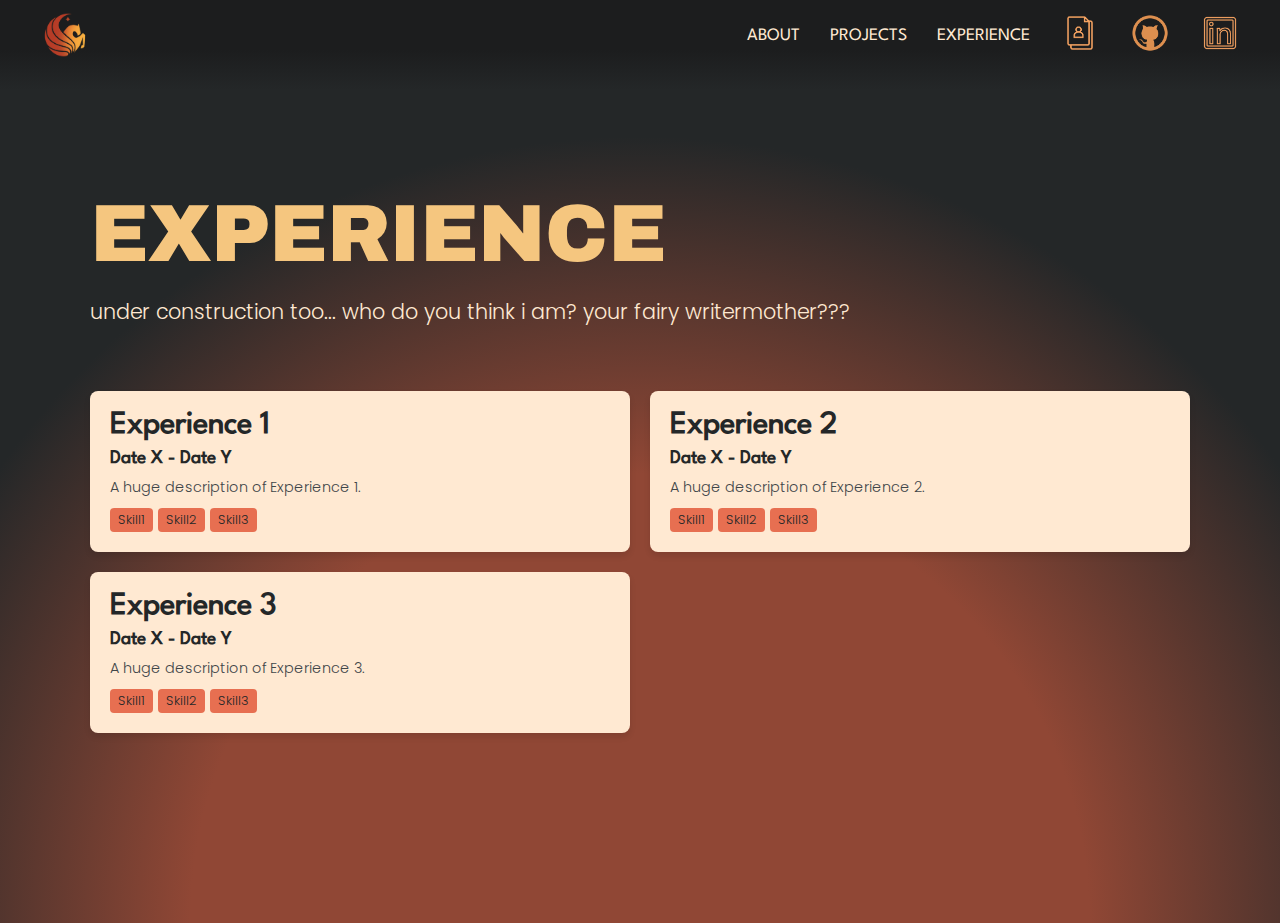
==== pages/experience.html @ 9e5a0d31 "i need a big nap" ====
<!DOCTYPE html>
<html lang="en">
<head>
    <meta charset="UTF-8">
    <meta name="viewport" content="width=device-width, initial-scale=1.0">
    <title>IEEE E-Portfolio - Experiences</title>
    <script src="../main.js" defer></script>
    <link rel="stylesheet" href="../styles.css">
</head>
<body>
    <div id="navbar"></div> 

    <div class="experiences">
        <div class="experiences_container">
            <div class="experiences_description_container">

    
                <div class="experiences_heading">EXPERIENCE</div>
                <div class="experiences_description">under construction too... who do you think i am? your fairy writermother???</div>
            </div>
            
            <div id="experiencesGrid"></div>
           
        </div>
    </div>
    
    
    <script>
        document.addEventListener('DOMContentLoaded', function() {
            fetch("navbar.html")
                .then(response => response.text())
                .then(data => {
                    document.querySelector("#navbar").innerHTML = data;
                    
                    const menuBtn = document.querySelector("#navbar_mobile_button");
                    const mobileMenu = document.querySelector("#navbar_mobile_container");

                    menuBtn.addEventListener("click", function() {
                        mobileMenu.classList.toggle("active");
                        document.body.classList.toggle("no-scroll");

                    });

                    const mobileMenuLinks = menu.querySelectorAll("#navbar_mobile_link");
                    
                    mobileMenuLinks.forEach(link => {
                        link.addEventListener("click", () => {
                            menu.classList.remove("active");
                            document.body.classList.remove("no-scroll");

                        });
                    });
                
                
                })
                .catch(error => console.error("Error loading navbar:", error));

            if (typeof renderExperiences === "function") {
                renderExperiences();
            } else {
                console.error("Error loading renderExperiences");
            }
        });
    </script>
</body>
</html>
---- styles.css ----
@font-face {
    font-family: heading-font;
    src: url(./fonts/Archivo-Black.ttf); 
}

@font-face {
    font-family: subheading-font;
    src: url(./fonts/LeagueSpartan-Regular.ttf); 

}

@font-face {
    font-family: body-font;
    src: url(./fonts/Poppins-Light.ttf); 

}

:root {
    --oblivion: #1c1d1e;
    --night-sky: #242728;
    --outer-space: #3f4649;
    --cadet-gray: #9499a0;
    --ghost-white: #e8ebf7;
    --lavender-web: #cad5e8;
    --powder-blue: #acbed8;
    --antique-white: #ffe9d2;
    --sunset: #f5c67f;
    --sandy-brown: #f4a261;
    --burnt-sienna: #e76f51;
    --chestnut: #904735;
}

* {
    box-sizing: border-box;
    margin: 0;
    padding: 0;
    transition: background-color 0.5s ease;

}

body {
    background-image: radial-gradient(circle at bottom, var(--chestnut) 40%, var(--night-sky) 70%);
}

body.no-scroll {
    overflow: hidden; 
}

.navbar {
    background-color: var(--night-sky);
    height: 100px;
    width: 100%;
    position: sticky;
    background-image: linear-gradient(to bottom, var(--oblivion) 50%, var(--night-sky) 90%);
    
}

.navbar_container {
    display: flex;
    align-items: center;
    justify-content: left; 
    padding: 35px;

}

#navbar_logo {
    background-image: url("./images/ucflogo.png");
    background-size: 100%;
    height: 50px;
    width: 50px;

    display: flex;
    justify-content: left;
    position: absolute;
    left: 40px;

}

.navbar_menu {
    display: flex;
    justify-content: flex-end; 
    gap: 30px;
    position: absolute; 
    right: 40px;
    
    list-style-type: none;
    align-items: center;

}

.navbar_item a {
    color: var(--antique-white);
    text-decoration: none;
    font-size: 1.1rem;
    font-family: subheading-font;

}

.navbar_item a:hover {
    color: var(--burnt-sienna);

}

.navbar_img a:hover {
    filter: hue-rotate(-15deg) brightness(0.8);

}

.navbar_img a {
    display: inline-block;
    height: 40px;
    width: 40px;
    background-size: cover;

}

.navbar_item_resume {
    background-image: url("./images/resume.png");
    filter: hue-rotate(0deg);

}

.navbar_item_github {
    background-image: url("./images/github.png");
    filter: hue-rotate(0deg);
}

.navbar_item_linkedin {
    background-image: url("./images/linkedin.png");
    filter: hue-rotate(0deg);

}

.hero_container {
    display: flex;
    flex-direction: row;
    height: 100vh;
    padding-top: 3vh;
    padding-left: 10vh;
    padding-bottom: 10vh;
    padding-right: 10vh;
    gap: 10vw;
}

#hero_images_container {
    position: relative;

}

.hero_box {
    background-color: var(--sandy-brown);
    height: 90%;
    width: 35vw;
    border-radius: 25px;

}

.hero_profile_picture {
    background-image: url("./images/sprunger.png");
    background-size: cover;
    border-radius: 25px;
    
    height: 20vw;
    width: 20vw;

    position: absolute; 
    bottom: 0px; 
    right: -5vw; 
    z-index: 1; 
    box-shadow: 0 10px 20px rgba(0, 0, 0, 0.1);
    transition: transform 0.3s ease;

}

.hero_profile_picture:hover {
    transform: translateY(-5px);
}

.hero_summary_container {
    display: flex;
    flex-direction: column;
    width: 40vw;
    gap: 10px;

    justify-content: center;

}

.hero_name {
    color: var(--sunset);
    font-size: 9vh;
    font-family: heading-font;

}

#hero_skills {
    color: var(--burnt-sienna);
    font-size: 4.5vh;
    font-family: subheading-font;

}

.hero_summary {
    color: var(--antique-white);
    font-size: 2.5vh;
    font-family: body-font;

}

#hero_learn_more_button {
    background-color: var(--sandy-brown);
    height: 7vh;
    width: 30vw;
    border: none;
    cursor: pointer;
    appearance: none;
    border-radius: 15px;

    color: var(--antique-white);
    font-size: 4vh;
    font-family: body-font;

}

#hero_learn_more_button:hover {
    background-color: var(--burnt-sienna);

}

.about_container {
    display: flex;
    flex-direction: row;
    height: fit-content;
    padding: 10vh;
    gap: 10vw;

    margin-bottom: 100px;

}

.about_text_container {
    display: flex;
    flex-direction: column;
    width: 50vw;
    gap: 10px;

}

.about_heading {
    color: var(--sunset);
    font-size: 8vh;
    font-family: heading-font;

}

.about_body {
    color: var(--antique-white);
    font-size: 2vh;
    font-family: body-font;
    
}

.about_image_carousel_container {
    display: flex;
    align-items: center;
    flex-direction: column;
    

}

#about_image_carousel {
    height: 40vw;
    width: 40vw;
    border-radius: 25px;
    background-size: cover;
    box-shadow: 0 10px 20px rgba(0, 0, 0, 0.1);
    transition: transform 0.3s ease;

}

#about_image_carousel:hover {
    transform: translateY(-5px);
}


.about_image_carousel_buttons {
    display: flex;
    flex-direction: row;
    padding: 10px;
    gap: 15vw;

}

#about_left_button {
    background-image: url("./images/left_arrow.png");
    background-color: transparent;
    background-size: cover;
    border: none;
    cursor: pointer;
    appearance: none;

    height: 4vh;
    width: 4vh;
    border-radius: 10px;

}

#about_right_button {
    background-image: url("./images/right_arrow.png");
    background-color: transparent;
    background-size: cover;
    border: none;
    cursor: pointer;
    appearance: none;

    height: 4vh;
    width: 4vh;

}


.projects_heading, .experiences_heading {
    color: var(--sunset);
    font-size: 9vh;
    font-family: heading-font;

}

.projects_description, .experiences_description {
    color: var(--antique-white);
    font-size: 2.3vh;
    font-family: body-font;
    margin-top: 2vh;

}

.projects_container, .experiences_container {
    display: flex;
    flex-direction: column;
    height: fit-content;
    padding: 10vh;
    gap: 5vw;
    margin-bottom: 100px;

}

.projects_grid_container, .experiences_grid_container {
    padding: 20px;
}

#projectsGrid {
    display: grid;
    grid-template-columns: repeat(auto-fit, minmax(300px, 1fr));
    gap: 20px;
}

#experiencesGrid {
    display: grid;
    grid-template-columns: repeat(auto-fit, minmax(500px, 1fr));
    gap: 20px;
}

.project, .experience {
    background-color: var(--antique-white);
    border-radius: 8px;
    box-shadow: 0 4px 6px rgba(0, 0, 0, 0.1);
    overflow: hidden;
    transition: transform 0.3s ease;
}

.project:hover, .experience:hover {
    transform: translateY(-5px);
}

.project_image {
    width: 100%;
    height: 200px;
    object-fit: cover;

}

.project_info, .experience_info {
    padding: 20px;
}

.project_title {
    font-size: 1.2rem;
    font-weight: bold;
    margin: 0 0 10px;
    color: var(--night-sky);
    font-family: subheading-font;
}

.experience_title {
    font-size: 2rem;
    font-weight: bold;
    margin: 0 0 10px;
    color: var(--night-sky);
    font-family: subheading-font;
}

.experience_timeline {
    font-size: 1.2rem;
    font-weight: bold;
    margin: 0 0 10px;
    color: var(--night-sky);
    font-family: subheading-font;
}

.project_description, .experience_description {
    font-size: 0.9rem;
    color: var(--outer-space);
    margin-bottom: 10px;
    font-family: body-font;
}

.project_skills, .experience_skills{
    display: flex;
    flex-wrap: wrap;
    gap: 5px;
}

.skill {
    font-size: 0.8rem;
    background-color: var(--burnt-sienna);
    color: var(--night-sky);
    padding: 3px 8px;
    border-radius: 4px;
    font-family: body-font;
}


.navbar_mobile_all_links {
    display: flex;
    flex-direction: column;
    align-items: left;
    justify-content: left;
    width: 100vw;

}

#navbar_mobile_link {
    font-family: body-font;
    color: var(--antique-white);
    appearance: none;
    text-decoration: none;

}

@media(min-width: 769px) {
    body.no-scroll {
        overflow: visible;
    }

    #navbar_mobile_container, #navbar_mobile_button {
        display: none;

    }

}

@media (max-width: 479px) {
    .hero_name, .about_heading, .projects_heading {
        font-size: 13vw;
    }

    #hero_skills, #hero_learn_more_button {
        font-size: 7vw;
    }

    .hero_summary, .about_body, .projects_description {
        font-size: 4vw;
    }

    .navbar_mobile_all_links {
        margin-top: 18vh;
        gap: 7vh;
        
        margin-left: 20vw;

    }

    #navbar_mobile_link {
        font-size: 5vw;

    }

}

@media (max-width: 768px) and (min-width: 480px) {
    .navbar_mobile_all_links {
        margin-top: 20vh;
        gap: 5vh;
        margin-left: 12vw;

    }

    #navbar_mobile_link {
        font-size: 4vw;

    }

}

@media (max-width: 768px) {
    .navbar_menu {
        display: none;

    }


    #navbar_mobile_button {
        display: flex;
        background-image: url("./images/mobile_menu.png");
        filter: hue-rotate(0deg);

        background-color: transparent;
        height: 50px;
        width: 50px;
        background-size: 100%;
        position: absolute;
        right: 30px;
        appearance: none;
        border: none;

    }
    

    #navbar_logo {
        left: 30px;

    }

    #navbar_mobile_container {
        display: none;
        flex-direction: column;
        background-color: var(--oblivion);
        color: var(--antique-white);
        height: 90vh;
        width: 100vw;
        align-items: center;
        position: absolute;
        left: 0px;
        top: 0px;

       
    }

    #navbar_mobile_container.active {
        display: flex;
    }

    .navbar_container {
        padding: 50px;
        display: flex;
        justify-content: space-between;
        align-items: center;
   

    }

    

    #navbar_mobile:hover {
        cursor: pointer;

    }

    #navbar_mobile_container {
        display: none;
    }
    
   

    .hero_container, .about_container {
        display: flex;
        flex-direction: column;
        padding: 4vw;
        padding-right: 7vw;
        width: fit-content;
        
    }
    
    

    .hero_box {
        height: 30vh;
        width: 90%;
        
    }

    .hero_profile_picture {
        height: 20vh;
        width: 20vh;
        bottom: -5vw;
        

    }

    #hero_images_container {
        display: flex;
        flex-direction: column;
        width: 83vw;
       
    }

    #hero_images_container.active {
        display: none;
    
    }

    .hero_summary_container, .about_text_container {
        width: fit-content;
        gap: 15px;
  
    }
    
    #hero_learn_more_button {
        width: fit-content;
        height: fit-content;
        padding: 10px;
        font-size: 5vw;
  

    }

    #about_image_carousel  {
        width: 70vw;
        height: 70vw;

    }

    .about_image_carousel_buttons {
        gap: 20vw;

    }

    #about_left_button, #about_right_button {
        height: 7vw;
        width: 7vw;
        background-size: cover;


    }

    .projects_container  {
        padding: 10vw;
    
    }

    .experiences_container {
        padding: 7vw;
    }

    #projectsGrid {
        display: grid;
        grid-template-columns: repeat(auto-fit, minmax(250px, 1fr));
        gap: 20px;
    }

    #experiencesGrid {
        display: grid;
        grid-template-columns: repeat(auto-fit, minmax(350px, 1fr));
        gap: 20px;

    }

    

}
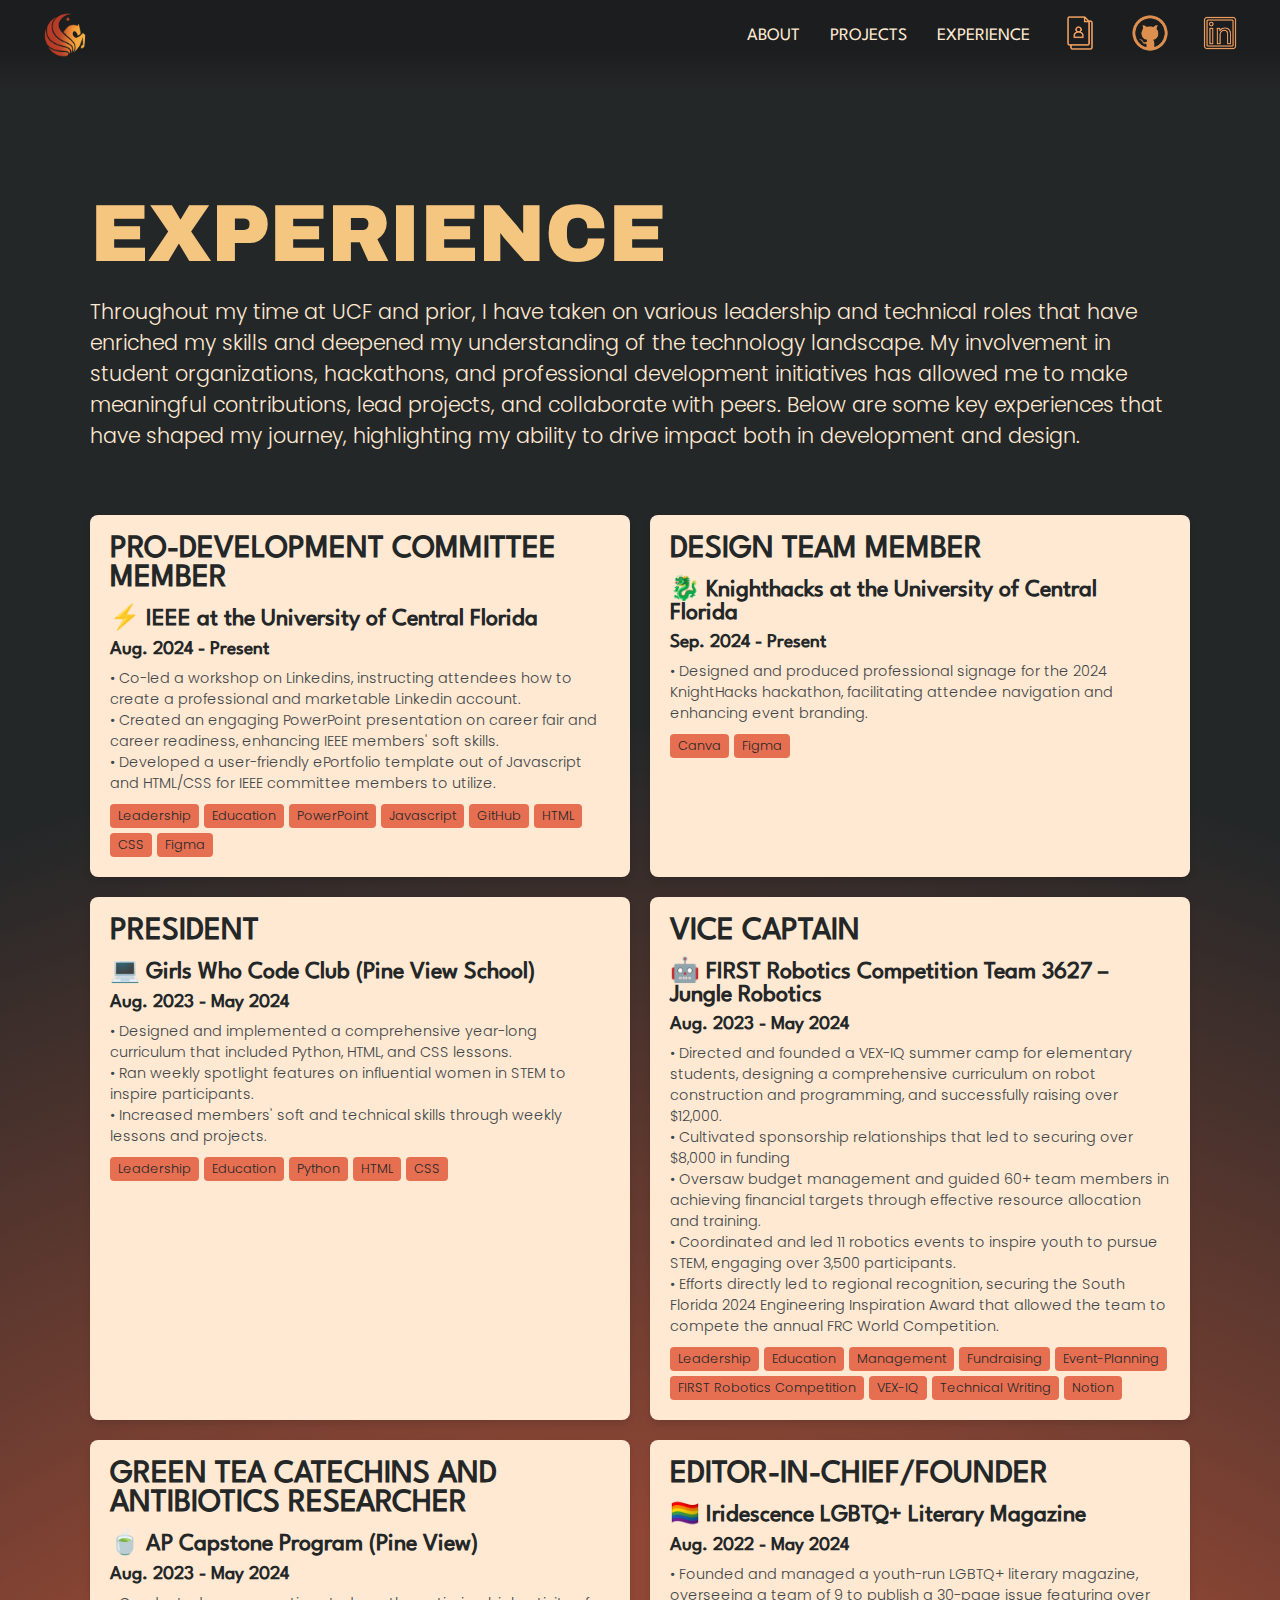
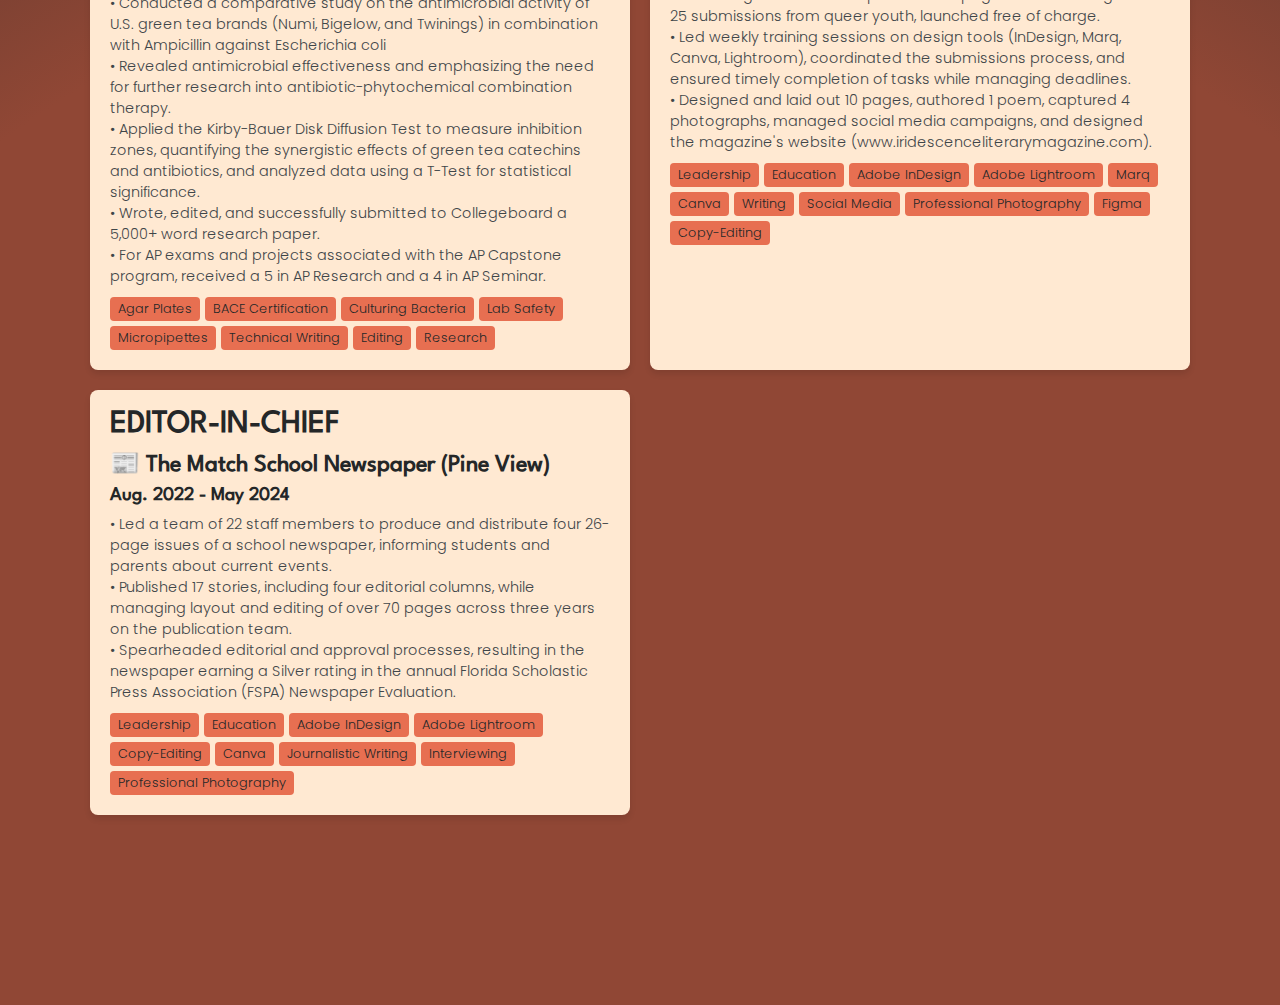
==== commit a2157eac: "call an ambulance but not for me" ====
--- a/pages/experience.html
+++ b/pages/experience.html
@@ -16,7 +16,7 @@
 
     
                 <div class="experiences_heading">EXPERIENCE</div>
-                <div class="experiences_description">under construction too... who do you think i am? your fairy writermother???</div>
+                <div class="experiences_description">Throughout my time at UCF and prior, I have taken on various leadership and technical roles that have enriched my skills and deepened my understanding of the technology landscape. My involvement in student organizations, hackathons, and professional development initiatives has allowed me to make meaningful contributions, lead projects, and collaborate with peers. Below are some key experiences that have shaped my journey, highlighting my ability to drive impact both in development and design.</div>
             </div>
             
             <div id="experiencesGrid"></div>
--- a/styles.css
+++ b/styles.css
@@ -407,6 +407,14 @@
     font-family: subheading-font;
 }
 
+.experience_organization {
+    font-size: 1.5rem;
+    font-weight: bold;
+    margin: 0 0 10px;
+    color: var(--night-sky);
+    font-family: subheading-font;
+}
+
 .project_description, .experience_description {
     font-size: 0.9rem;
     color: var(--outer-space);
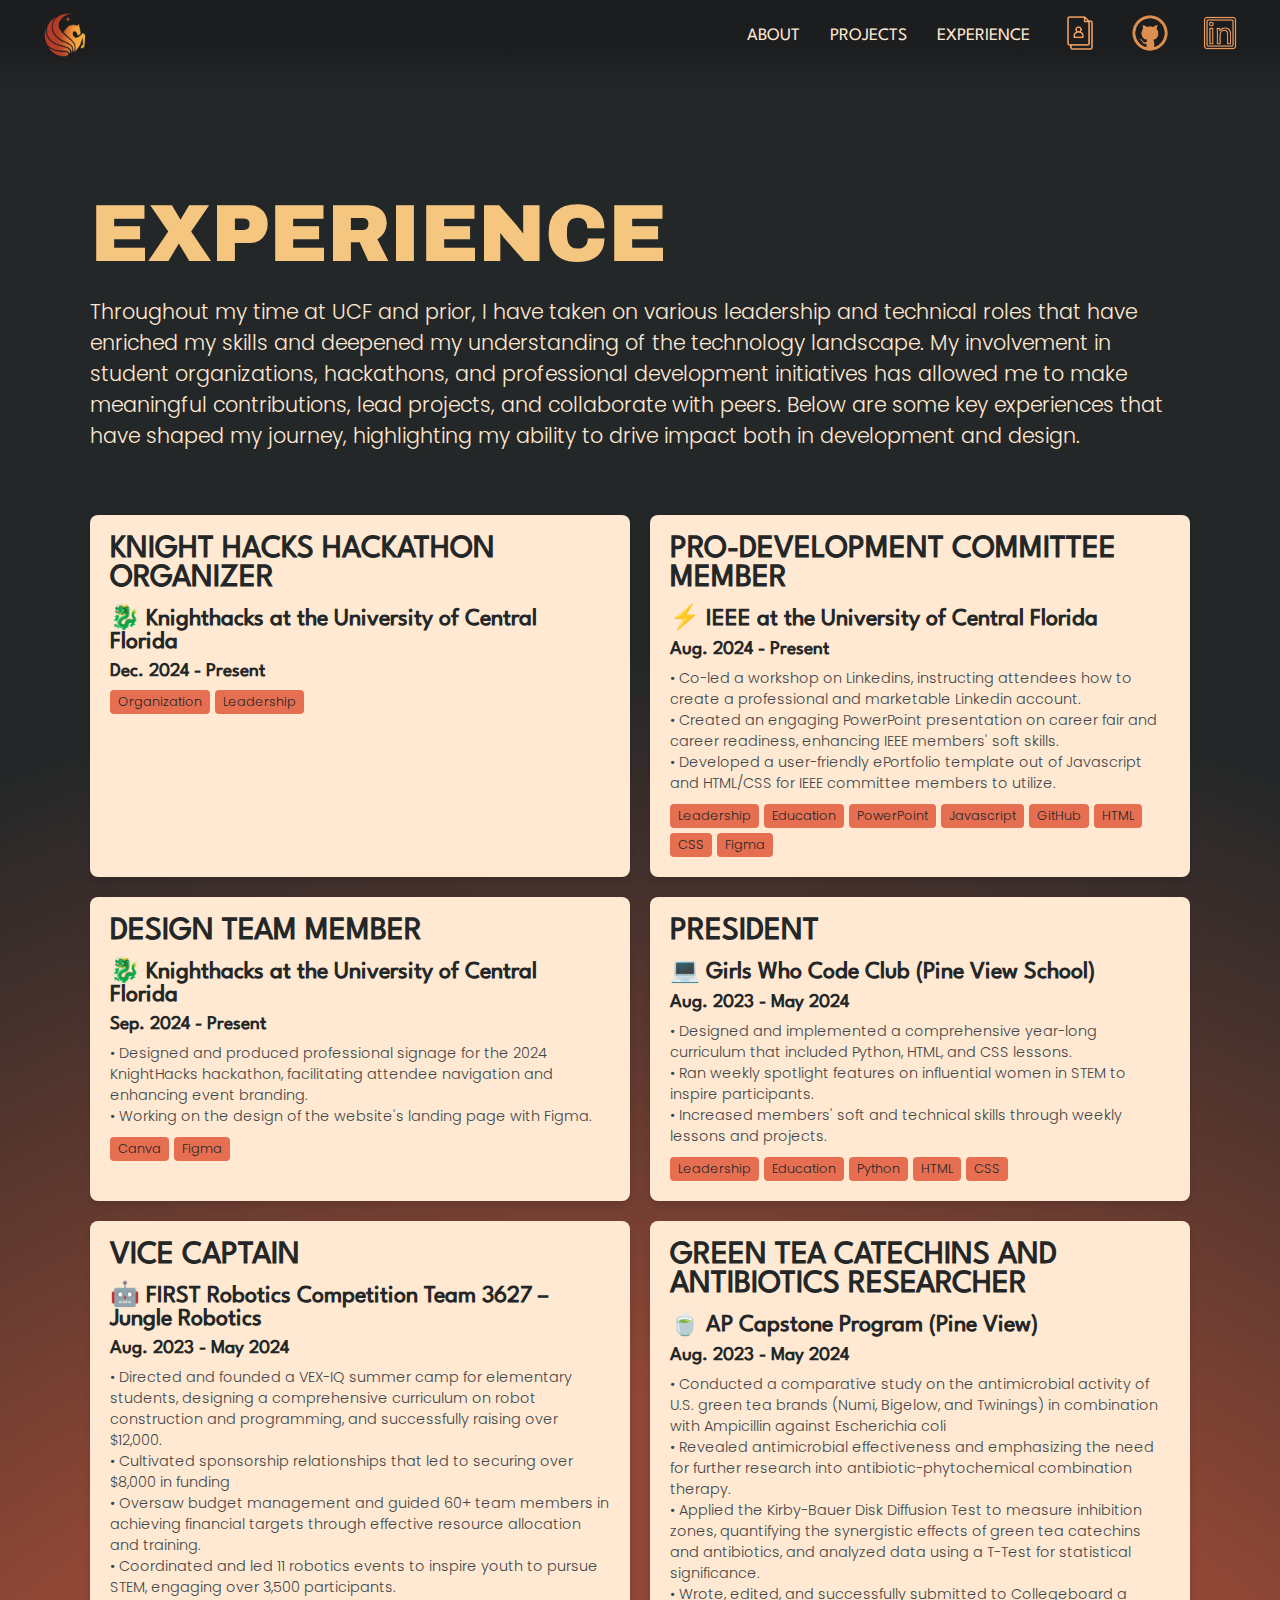
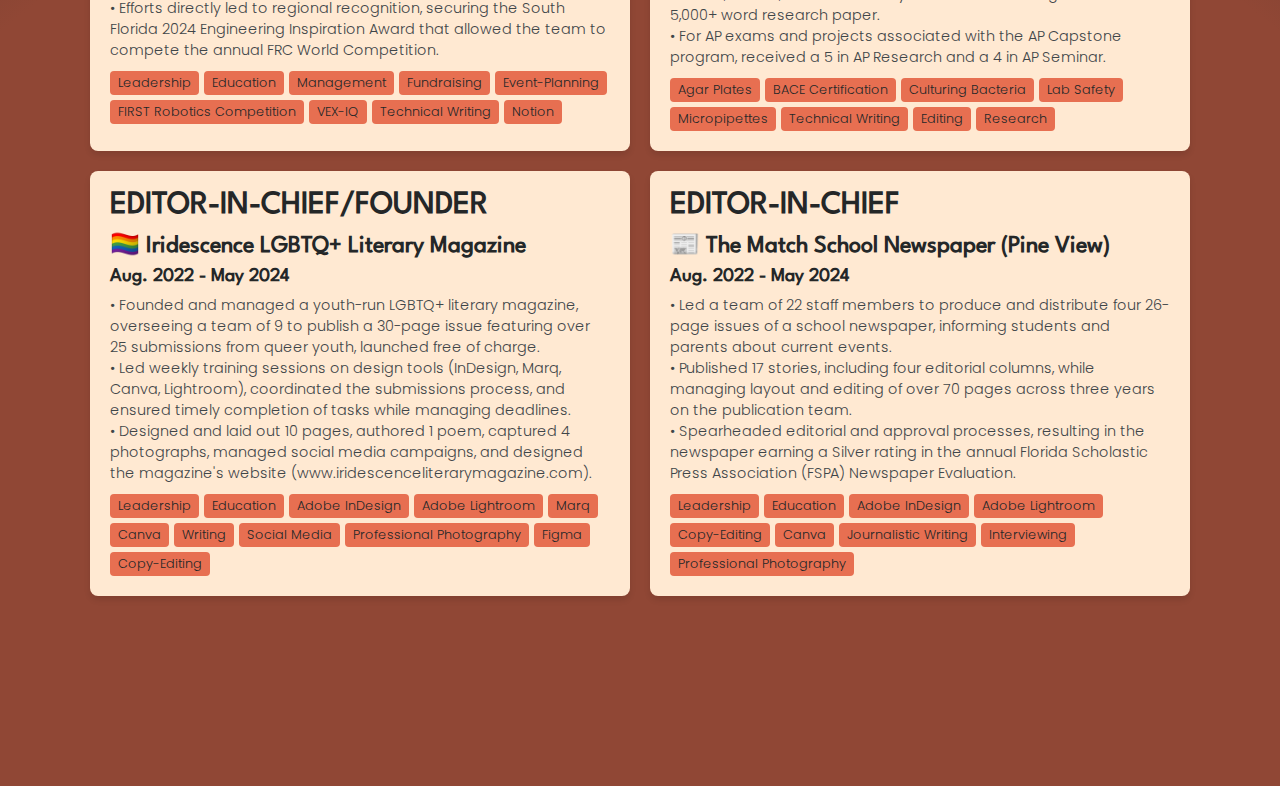
==== commit 9c6e7683: "Updated thingies" ====
--- a/pages/experience.html
+++ b/pages/experience.html
@@ -3,7 +3,7 @@
 <head>
     <meta charset="UTF-8">
     <meta name="viewport" content="width=device-width, initial-scale=1.0">
-    <title>IEEE E-Portfolio - Experiences</title>
+    <title>Kai Sprunger E-Portfolio - Experiences</title>
     <script src="../main.js" defer></script>
     <link rel="stylesheet" href="../styles.css">
 </head>
--- a/styles.css
+++ b/styles.css
@@ -467,16 +467,28 @@
 
 }
 
-@media (max-width: 479px) {
+@media (min-width: 769px) and (max-width: 920px) {
+    .hero_name, .about_heading, .projects_heading, .experiences_heading {
+        font-size: 6.5vw;
+    }
+
+}
+
+@media (max-width: 499px) {
     .hero_name, .about_heading, .projects_heading {
         font-size: 13vw;
     }
 
+    .experiences_heading {
+        font-size: 12vw;
+
+    }
+
     #hero_skills, #hero_learn_more_button {
         font-size: 7vw;
     }
 
-    .hero_summary, .about_body, .projects_description {
+    .hero_summary, .about_body, .projects_description, .experiences_description {
         font-size: 4vw;
     }
 
@@ -495,7 +507,7 @@
 
 }
 
-@media (max-width: 768px) and (min-width: 480px) {
+@media (max-width: 768px) and (min-width: 500px) {
     .navbar_mobile_all_links {
         margin-top: 20vh;
         gap: 5vh;
@@ -506,6 +518,10 @@
     #navbar_mobile_link {
         font-size: 4vw;
 
+    }
+
+    .experiences_heading {
+        font-size: 8.7vh;
     }
 
 }
@@ -668,7 +684,7 @@
 
     #experiencesGrid {
         display: grid;
-        grid-template-columns: repeat(auto-fit, minmax(350px, 1fr));
+        grid-template-columns: repeat(auto-fit, minmax(270px, 1fr));
         gap: 20px;
 
     }
